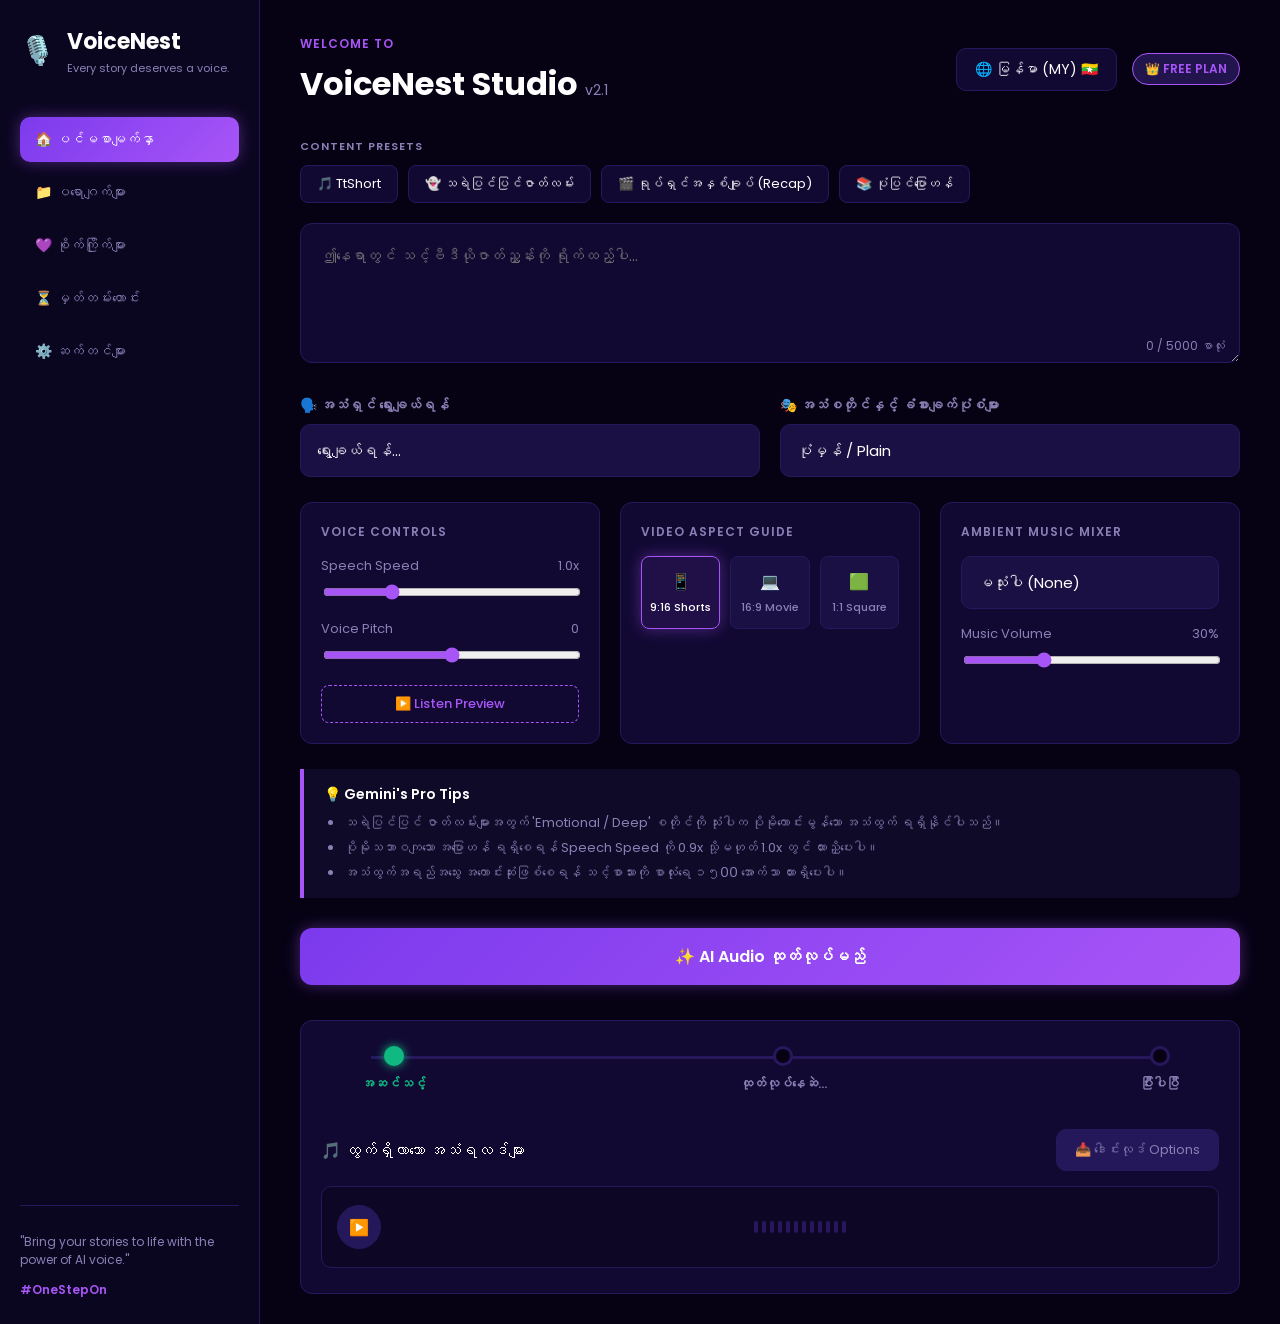
==== index2.html @ a11cd7b8 "feat: create index2.html for voice nest base ui" ====
<!DOCTYPE html>
<html lang="my">
<head>
    <meta charset="UTF-8">
    <meta name="viewport" content="width=device-width, initial-scale=1.0">
    <title>VoiceNest Studio v2.1 - OneStepOn</title>
    <link href="https://fonts.googleapis.com/css2?family=Poppins:wght@300;400;500;600;700&display=swap" rel="stylesheet">
    <!-- ဒီမှာ style2.css နဲ့ ချိတ်ပေးထားပါတယ် -->
    <link rel="stylesheet" href="style2.css">
</head>
<body>

    <!-- LEFT SIDEBAR -->
    <aside class="sidebar">
        <div class="sidebar-brand">
            <span class="brand-icon">🎙️</span>
            <div>
                <h2>VoiceNest</h2>
                <p id="subBrandTxt">Every story deserves a voice.</p>
            </div>
        </div>
        <nav class="sidebar-menu">
            <a href="#" class="menu-item active" id="menuHome">🏠 Home</a>
            <a href="#" class="menu-item" id="menuProjects">📁 My Projects</a>
            <a href="#" class="menu-item" id="menuFavorites">💜 Favorites</a>
            <a href="#" class="menu-item" id="menuHistory">⏳ History Log</a>
            <a href="#" class="menu-item" id="menuSettings">⚙️ Settings</a>
        </nav>
        <div class="sidebar-footer">
            <p id="sidebarQuote">"Bring your stories to life with the power of AI voice."</p>
            <span class="brand-tag">#OneStepOn</span>
        </div>
    </aside>

    <!-- MAIN CONTENT AREA -->
    <main class="main-content">
        <header class="app-header">
            <div>
                <span class="welcome-tag" id="welcomeTxt">Welcome to</span>
                <h1 class="app-title">VoiceNest Studio <span class="version-badge">v2.1</span></h1>
            </div>
            <div class="header-right">
                <div class="custom-dropdown-container">
                    <button class="dropdown-trigger" id="langTriggerBtn">🌐 မြန်မာ (MY) 🇲🇲</button>
                    <div class="dropdown-menu-box" id="langMenuBox">
                        <div class="dropdown-item" data-value="mm">မြန်မာ (MY) 🇲🇲</div>
                        <div class="dropdown-item" data-value="en">English (US) 🇺🇸</div>
                        <div class="dropdown-item" data-value="th">ไทย (TH) 🇹🇭</div>
                    </div>
                </div>
                <span class="plan-badge">👑 FREE PLAN</span>
            </div>
        </header>

        <!-- Content Presets Section -->
        <section class="presets-section">
            <span class="section-mini-title" id="presetLabel">CONTENT PRESETS</span>
            <div class="presets-row" id="presetsContainer"></div>
        </section>

        <!-- Story Input -->
        <section class="input-section">
            <textarea id="storyInput" placeholder="ဤနေရာတွင် သင့်ဗီဒီယိုဇာတ်ညွှန်းကို ရိုက်ထည့်ပါ..."></textarea>
            <div class="char-count" id="charCountLabel">0 / 5000 စာလုံး</div>
        </section>

        <!-- Grid Selectors Area -->
        <section class="selectors-grid">
            <div class="control-card">
                <label id="lblVoiceActor">🗣️ အသံရှင် ရွေးချယ်ရန်</label>
                <div class="custom-dropdown-container w-100">
                    <button class="dropdown-trigger select-trigger" id="voiceTriggerBtn">ရွေးချယ်ရန်...</button>
                    <div class="dropdown-menu-box custom-picker-window" id="voiceMenuBox"></div>
                </div>
            </div>

            <div class="control-card">
                <label id="lblNarrationStyle">🎭 အသံစတိုင်နှင့် ခံစားချက်ပုံစံများ</label>
                <div class="custom-dropdown-container w-100">
                    <button class="dropdown-trigger select-trigger" id="styleTriggerBtn">ပုံမှန် / Plain</button>
                    <div class="dropdown-menu-box" id="styleMenuBox"></div>
                </div>
            </div>
        </section>

        <!-- Middle Configurations Row -->
        <section class="config-flex-container">
            <!-- Voice Controls with Listen Preview Button -->
            <div class="config-card flex-1 position-relative">
                <h3 id="cardVoiceCtrl">VOICE CONTROLS</h3>
                <div class="slider-group">
                    <div class="slider-header">
                        <span id="lblSpeed">Speech Speed</span>
                        <span id="speedVal">1.0x</span>
                    </div>
                    <input type="range" id="speedSlider" min="0.5" max="2.5" step="0.1" value="1.0">
                </div>
                <div class="slider-group mb-15">
                    <div class="slider-header">
                        <span id="lblPitch">Voice Pitch</span>
                        <span id="pitchVal">0</span>
                    </div>
                    <input type="range" id="pitchSlider" min="-10" max="10" step="1" value="0">
                </div>
                <button type="button" class="btn-ctrl-preview" id="btnCtrlPreview">▶️ Listen Preview</button>
            </div>

            <!-- Video Aspect Guide -->
            <div class="config-card flex-1">
                <h3 id="cardAspect">VIDEO ASPECT GUIDE</h3>
                <div class="aspect-grid">
                    <div class="aspect-box active" data-aspect="9:16">
                        <span class="aspect-icon">📱</span>
                        <span class="aspect-name">9:16 Shorts</span>
                    </div>
                    <div class="aspect-box" data-aspect="16:9">
                        <span class="aspect-icon">💻</span>
                        <span class="aspect-name">16:9 Movie</span>
                    </div>
                    <div class="aspect-box" data-aspect="1:1">
                        <span class="aspect-icon">🟩</span>
                        <span class="aspect-name">1:1 Square</span>
                    </div>
                </div>
            </div>

            <!-- Ambient Music Mixer -->
            <div class="config-card flex-1">
                <h3 id="cardMixer">AMBIENT MUSIC MIXER</h3>
                <div class="custom-dropdown-container w-100 mb-15">
                    <button class="dropdown-trigger select-trigger" id="musicTriggerBtn">မသုံးပါ (None)</button>
                    <div class="dropdown-menu-box" id="musicMenuBox"></div>
                </div>
                <div class="slider-group">
                    <div class="slider-header">
                        <span id="lblMusicVol">Music Volume</span>
                        <span id="musicVolVal">30%</span>
                    </div>
                    <input type="range" id="musicVolSlider" min="0" max="100" value="30">
                </div>
            </div>
        </section>

        <!-- Gemini Pro Tips -->
        <section class="tips-card">
            <div class="tips-title">💡 Gemini's Pro Tips</div>
            <ul id="tipsList"></ul>
        </section>

        <!-- Action Button -->
        <button id="generateBtn" class="btn-generate">✨ AI Audio ထုတ်လုပ်မည်</button>

        <!-- Status & Audio Output Area -->
        <section class="output-section">
            <!-- Professional Progress Status Timeline -->
            <div class="timeline-container">
                <div class="timeline-progress-line" id="timelineLine"></div>
                <div class="timeline-step active" id="stepReady">
                    <div class="step-dot"></div>
                    <span id="txtStepReady">Ready</span>
                </div>
                <div class="timeline-step" id="stepGen">
                    <div class="step-dot"></div>
                    <span id="txtStepGen">Generating...</span>
                </div>
                <div class="timeline-step" id="stepDone">
                    <div class="step-dot"></div>
                    <span id="txtStepDone">Done</span>
                </div>
            </div>

            <div class="audio-result-box">
                <div class="audio-header">
                    <span id="lblAudioResult">🎵 Generated Audio Results</span>
                    
                    <!-- Split Download Box Options -->
                    <div class="custom-dropdown-container">
                        <button class="btn-download" id="downloadTriggerBtn" disabled>📥 Download Options</button>
                        <div class="dropdown-menu-box" id="downloadMenuBox" style="bottom: 100%; top: auto; margin-bottom: 6px;">
                            <div class="dropdown-item" id="dlMp3">🎵 Download Audio (.MP3)</div>
                            <div class="dropdown-item" id="dlSrt">📄 Download Subtitles (.SRT)</div>
                        </div>
                    </div>
                </div>

                <div class="player-wrapper">
                    <!-- Playable Play/Pause Button Inside Results Card -->
                    <button type="button" class="result-play-btn" id="resultPlayBtn" disabled>▶️</button>
                    
                    <div class="waveform-placeholder" id="waveformContainer">
                        <div class="wave-bar"></div><div class="wave-bar"></div><div class="wave-bar"></div>
                        <div class="wave-bar"></div><div class="wave-bar"></div><div class="wave-bar"></div>
                        <div class="wave-bar"></div><div class="wave-bar"></div><div class="wave-bar"></div>
                        <div class="wave-bar"></div><div class="wave-bar"></div><div class="wave-bar"></div>
                    </div>
                </div>
            </div>
        </section>
    </main>

    <audio id="globalAudioPlayer" style="display: none;"></audio>
    <!-- ဒီမှာ script2.js နဲ့ ချိတ်ပေးထားပါတယ် -->
    <script src="script2.js"></script>
</body>
</html>
---- style2.css ----
:root {
    --bg-main: #060214;
    --bg-sidebar: #0b0620;
    --bg-card: #120933;
    --bg-input: #1b1044;
    --border-color: #27185d;
    --text-main: #ffffff;
    --text-muted: #8b80b6;
    --accent-neon: #a855f7;
    --accent-gradient: linear-gradient(135deg, #7c3aed, #a855f7);
    --glow-shadow: 0 0 15px rgba(168, 85, 247, 0.4);
}

* { box-sizing: border-box; font-family: 'Poppins', sans-serif; }
body { background-color: var(--bg-main); color: var(--text-main); margin: 0; display: flex; min-height: 100vh; }

/* SIDEBAR LAYOUT */
.sidebar { width: 260px; background-color: var(--bg-sidebar); border-right: 1px solid var(--border-color); padding: 25px 20px; display: flex; flex-direction: column; }
.sidebar-brand { display: flex; align-items: center; gap: 12px; margin-bottom: 40px; }
.brand-icon { font-size: 28px; }
.sidebar-brand h2 { margin: 0; font-size: 22px; font-weight: 700; color: #fff; }
.sidebar-brand p { margin: 2px 0 0; font-size: 11px; color: var(--text-muted); }
.sidebar-menu { display: flex; flex-direction: column; gap: 8px; flex: 1; }
.menu-item { padding: 12px 15px; color: var(--text-muted); text-decoration: none; border-radius: 10px; font-size: 14px; font-weight: 500; transition: all 0.3s ease; }
.menu-item:hover, .menu-item.active { background: var(--accent-gradient); color: #fff; box-shadow: var(--glow-shadow); }
.sidebar-footer { border-top: 1px solid var(--border-color); padding-top: 15px; font-size: 12px; color: var(--text-muted); }
.brand-tag { color: var(--accent-neon); font-weight: 600; display: block; margin-top: 5px; }

/* MAIN LAYOUT */
.main-content { flex: 1; padding: 30px 40px; max-width: 1200px; margin: 0 auto; width: 100%; }
.app-header { display: flex; justify-content: space-between; align-items: center; margin-bottom: 30px; }
.welcome-tag { font-size: 12px; color: var(--accent-neon); text-transform: uppercase; font-weight: 600; letter-spacing: 1px; }
.app-title { margin: 5px 0 0; font-size: 32px; font-weight: 700; }
.version-badge { font-size: 14px; font-weight: normal; color: var(--text-muted); }
.header-right { display: flex; align-items: center; gap: 15px; }
.plan-badge { background: #22144d; border: 1px solid var(--accent-neon); color: var(--accent-neon); padding: 6px 12px; border-radius: 20px; font-size: 12px; font-weight: 600; }

/* PRESETS */
.presets-section { margin-bottom: 20px; }
.section-mini-title { font-size: 11px; font-weight: 600; color: var(--text-muted); letter-spacing: 1px; display: block; margin-bottom: 10px; }
.presets-row { display: flex; gap: 10px; }
.preset-btn { background: var(--bg-card); border: 1px solid var(--border-color); color: var(--text-main); padding: 8px 16px; border-radius: 8px; cursor: pointer; font-size: 13px; transition: all 0.2s; }
.preset-btn:hover { border-color: var(--accent-neon); background: var(--bg-input); }

/* INPUT BOX */
.input-section { position: relative; margin-bottom: 25px; }
#storyInput { width: 100%; min-height: 140px; background: var(--bg-card); border: 1px solid var(--border-color); border-radius: 12px; padding: 20px; color: #fff; font-size: 15px; resize: vertical; outline: none; }
#storyInput:focus { border-color: var(--accent-neon); box-shadow: var(--glow-shadow); }
.char-count { position: absolute; bottom: 15px; right: 15px; font-size: 12px; color: var(--text-muted); }

/* CUSTOM DROPDOWN POPOVER */
.custom-dropdown-container { position: relative; display: inline-block; }
.w-100 { width: 100%; }
.dropdown-trigger { background: var(--bg-card); border: 1px solid var(--border-color); color: #fff; padding: 10px 18px; border-radius: 10px; font-size: 14px; cursor: pointer; display: flex; justify-content: space-between; align-items: center; transition: all 0.2s; }
.select-trigger { width: 100%; padding: 14px 16px; font-size: 15px; background: var(--bg-input); text-align: left; }
.dropdown-trigger:focus, .dropdown-trigger:hover { border-color: var(--accent-neon); }

.dropdown-menu-box { position: absolute; top: 100%; left: 0; margin-top: 6px; background: #160d3d; border: 1px solid var(--border-color); border-radius: 10px; box-shadow: 0 10px 25px rgba(0,0,0,0.6), var(--glow-shadow); z-index: 999; width: 100%; max-height: 280px; overflow-y: auto; display: none; }
.dropdown-menu-box.show { display: block; animation: slideDown 0.2s ease; }
.dropdown-item { padding: 12px 16px; cursor: pointer; font-size: 14px; transition: background 0.2s; color: #fff; }
.dropdown-item:hover { background: rgba(168, 85, 247, 0.2); }

/* CUSTOM VOICE ACTOR WINDOW */
.custom-picker-window { width: 420px; max-height: 350px; }
.voice-picker-card { display: flex; align-items: center; justify-content: space-between; padding: 12px 15px; border-bottom: 1px solid var(--border-color); gap: 10px; }
.voice-picker-card:last-child { border-bottom: none; }
.picker-play-btn { background: rgba(168, 85, 247, 0.15); border: 1px solid var(--accent-neon); color: var(--accent-neon); width: 34px; height: 34px; border-radius: 50%; cursor: pointer; display: flex; align-items: center; justify-content: center; font-size: 12px; }
.picker-play-btn.playing { background: #ef4444; border-color: #ef4444; color: #fff; }
.picker-voice-info { flex: 1; font-size: 13px; color: #fff; font-weight: 500; }
.picker-select-btn { background: #25185a; border: 1px solid var(--border-color); color: #fff; padding: 6px 12px; border-radius: 6px; font-size: 12px; cursor: pointer; font-weight: 600; }
.picker-select-btn:hover { background: var(--accent-gradient); border-color: var(--accent-neon); }

/* CONFIG CARDS GRID */
.selectors-grid { display: grid; grid-template-columns: 1fr 1fr; gap: 20px; margin-bottom: 25px; }
.control-card { display: flex; flex-direction: column; gap: 8px; }
.control-card label { font-size: 14px; font-weight: 600; color: var(--text-muted); }
.config-flex-container { display: flex; gap: 20px; margin-bottom: 25px; }
.config-card { background: var(--bg-card); border: 1px solid var(--border-color); border-radius: 12px; padding: 20px; }
.flex-1 { flex: 1; }
.config-card h3 { margin: 0 0 15px 0; font-size: 12px; letter-spacing: 1px; color: var(--text-muted); font-weight: 600; }
.slider-group { margin-bottom: 12px; }
.slider-header { display: flex; justify-content: space-between; font-size: 13px; color: var(--text-muted); margin-bottom: 6px; }
.slider-group input[type="range"] { width: 100%; accent-color: var(--accent-neon); background: var(--bg-input); }

/* SLIDER LISTEN PREVIEW BUTTON */
.btn-ctrl-preview { width: 100%; background: transparent; border: 1px dashed var(--accent-neon); color: var(--accent-neon); padding: 8px; border-radius: 8px; cursor: pointer; font-size: 13px; font-weight: 500; transition: all 0.2s; }
.btn-ctrl-preview:hover { background: rgba(168, 85, 247, 0.1); }
.btn-ctrl-preview.playing { border-color: #ef4444; color: #ef4444; background: rgba(239, 68, 68, 0.05); }

/* VIDEO ASPECT BOXES */
.aspect-grid { display: grid; grid-template-columns: repeat(3, 1fr); gap: 10px; }
.aspect-box { background: var(--bg-input); border: 1px solid var(--border-color); border-radius: 8px; padding: 12px 5px; text-align: center; cursor: pointer; display: flex; flex-direction: column; align-items: center; gap: 5px; }
.aspect-box.active { border-color: var(--accent-neon); background: rgba(168, 85, 247, 0.1); box-shadow: var(--glow-shadow); }
.aspect-box.active .aspect-name { color: #fff; }
.aspect-name { font-size: 11px; color: var(--text-muted); font-weight: 500; }
.mb-15 { margin-bottom: 15px; }
.position-relative { position: relative; }

/* TIPS CARD */
.tips-card { background: #0f0a28; border-left: 4px solid var(--accent-neon); padding: 15px 20px; border-radius: 0 10px 10px 0; margin-bottom: 30px; }
.tips-title { font-weight: 600; font-size: 14px; margin-bottom: 8px; color: #fff; }
.tips-card ul { margin: 0; padding-left: 20px; font-size: 13px; color: var(--text-muted); display: flex; flex-direction: column; gap: 5px; }

.btn-generate { width: 100%; background: var(--accent-gradient); border: none; color: #fff; padding: 16px; border-radius: 12px; font-size: 16px; font-weight: 600; cursor: pointer; box-shadow: var(--glow-shadow); }

/* PROGRESS TIMELINE SYSTEM */
.output-section { margin-top: 35px; background: var(--bg-card); border: 1px solid var(--border-color); border-radius: 12px; padding: 25px 20px; }
.timeline-container { position: relative; display: flex; justify-content: space-between; margin-bottom: 35px; padding: 0 40px; }
.timeline-progress-line { position: absolute; top: 10px; left: 50px; right: 50px; height: 3px; background: var(--border-color); z-index: 1; transition: background 0.4s ease; }
.timeline-step { display: flex; flex-direction: column; align-items: center; gap: 8px; z-index: 2; position: relative; }
.step-dot { width: 20px; height: 20px; border-radius: 50%; background: var(--bg-main); border: 3px solid var(--border-color); transition: all 0.3s; }
.timeline-step span { font-size: 13px; font-weight: 600; color: var(--text-muted); }

/* Active States */
.timeline-step.active .step-dot { border-color: #10b981; background: #10b981; box-shadow: 0 0 10px #10b981; }
.timeline-step.active span { color: #10b981; }
.timeline-step.generating .step-dot { border-color: #f59e0b; background: #f59e0b; box-shadow: 0 0 10px #f59e0b; }
.timeline-step.generating span { color: #f59e0b; }
.timeline-step.done .step-dot { border-color: #3b82f6; background: #3b82f6; box-shadow: 0 0 10px #3b82f6; }
.timeline-step.done span { color: #3b82f6; }

/* DOWNLOAD OPTIONS BUTTON */
.btn-download { background: #25185a; border: 1px solid var(--border-color); color: var(--text-muted); padding: 10px 18px; border-radius: 10px; font-size: 13px; cursor: not-allowed; }
.btn-download.ready { background: var(--accent-gradient); color: #fff; border-color: var(--accent-neon); cursor: pointer; box-shadow: var(--glow-shadow); }

/* RESULTS CARD PLAYER & COLORFUL WAVEFORM */
.audio-result-box { display: flex; flex-direction: column; gap: 15px; }
.audio-header { display: flex; justify-content: space-between; align-items: center; }
.player-wrapper { display: flex; align-items: center; gap: 15px; background: rgba(0,0,0,0.3); padding: 15px; border-radius: 10px; border: 1px solid var(--border-color); }

.result-play-btn { width: 44px; height: 44px; border-radius: 50%; background: #25185a; border: 1px solid var(--border-color); color: var(--text-muted); font-size: 16px; display: flex; align-items: center; justify-content: center; cursor: not-allowed; transition: all 0.2s; }
.result-play-btn.ready { background: var(--accent-neon); color: #fff; border-color: var(--accent-neon); cursor: pointer; box-shadow: var(--glow-shadow); }
.result-play-btn.playing { background: #ef4444; border-color: #ef4444; }

.waveform-placeholder { display: flex; align-items: center; gap: 4px; flex: 1; height: 50px; justify-content: center; }
.wave-bar { width: 4px; height: 12px; background: #27185d; border-radius: 2px; transition: all 0.2s; }

/* Dynamic Waveform Color Glow Animation */
.waveform-placeholder.animating .wave-bar {
    background: linear-gradient(to top, #7c3aed, #ec4899);
    animation: waveMovement 0.6s infinite alternate ease-in-out;
}
.waveform-placeholder.animating .wave-bar:nth-child(2n) { animation-delay: 0.1s; background: linear-gradient(to top, #a855f7, #3b82f6); }
.waveform-placeholder.animating .wave-bar:nth-child(3n) { animation-delay: 0.25s; background: linear-gradient(to top, #10b981, #f59e0b); }
.waveform-placeholder.animating .wave-bar:nth-child(4n) { animation-delay: 0.4s; background: linear-gradient(to top, #ec4899, #7c3aed); }

@keyframes slideDown { from { transform: translateY(-10px); opacity: 0; } to { transform: translateY(0); opacity: 1; } }
@keyframes waveMovement { from { height: 8px; } to { height: 44px; } }
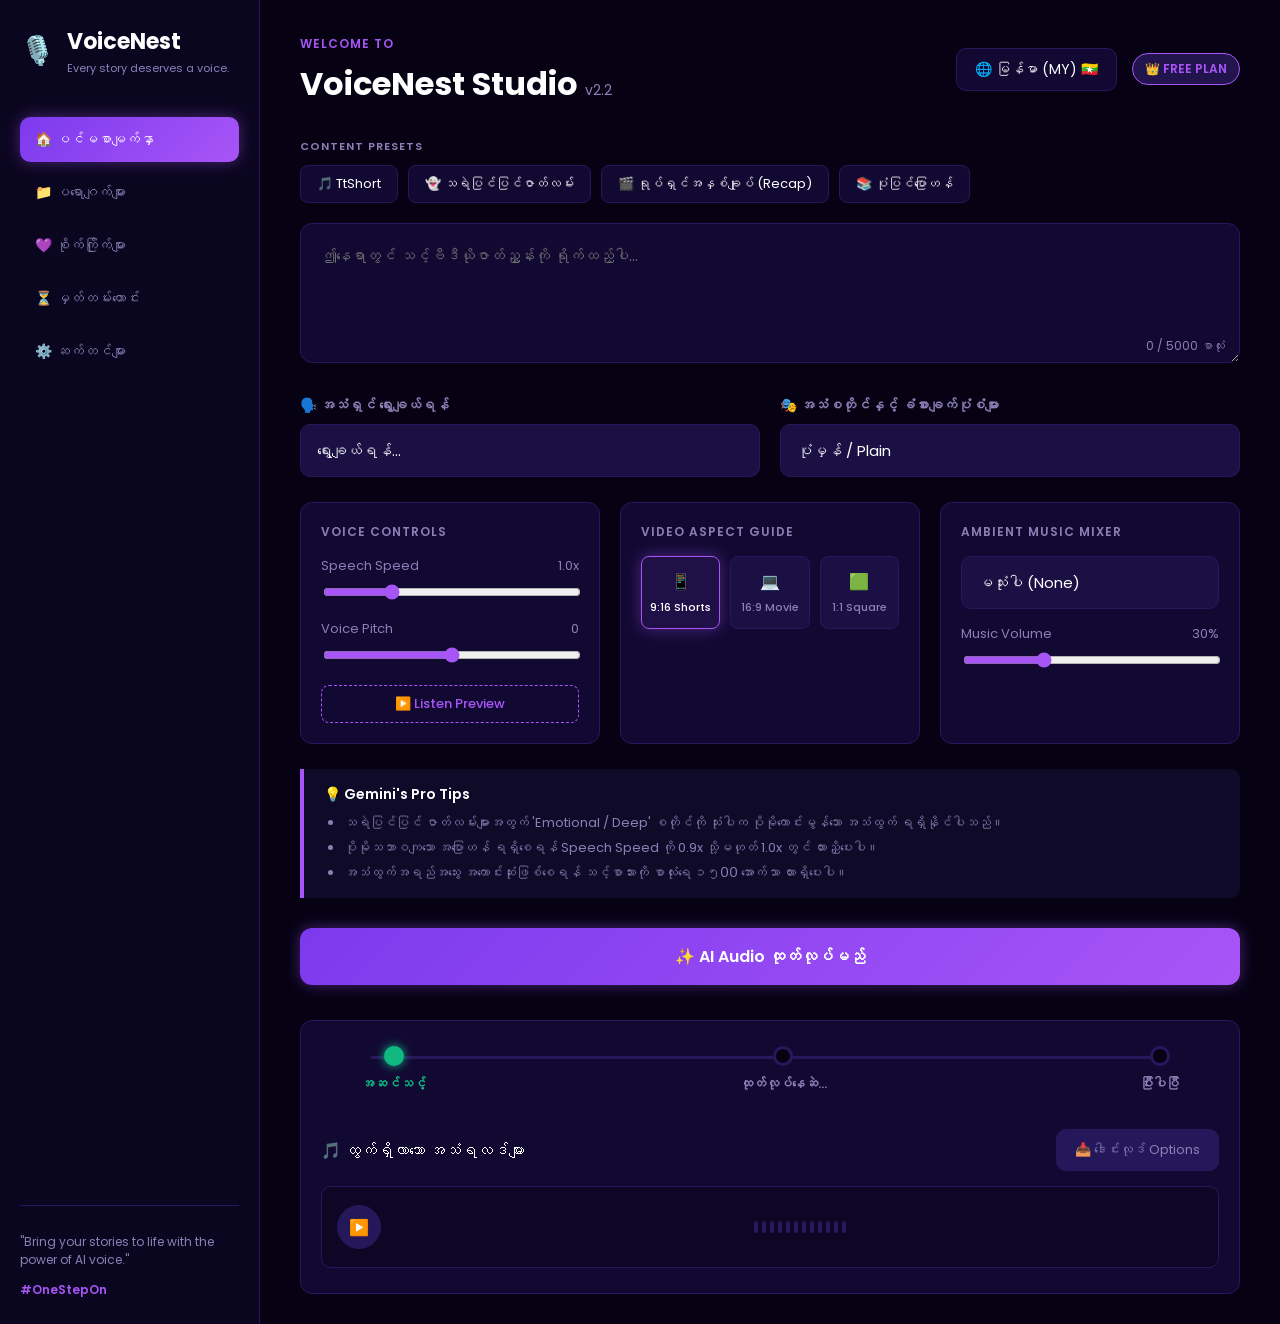
==== commit e42a08a2: "​Update index2.html to v2.2" ====
--- a/index2.html
+++ b/index2.html
@@ -3,7 +3,7 @@
 <head>
     <meta charset="UTF-8">
     <meta name="viewport" content="width=device-width, initial-scale=1.0">
-    <title>VoiceNest Studio v2.1 - OneStepOn</title>
+    <title>VoiceNest Studio v2.2 - OneStepOn</title>
     <link href="https://fonts.googleapis.com/css2?family=Poppins:wght@300;400;500;600;700&display=swap" rel="stylesheet">
     <!-- ဒီမှာ style2.css နဲ့ ချိတ်ပေးထားပါတယ် -->
     <link rel="stylesheet" href="style2.css">
@@ -37,7 +37,7 @@
         <header class="app-header">
             <div>
                 <span class="welcome-tag" id="welcomeTxt">Welcome to</span>
-                <h1 class="app-title">VoiceNest Studio <span class="version-badge">v2.1</span></h1>
+                <h1 class="app-title">VoiceNest Studio <span class="version-badge">v2.2</span></h1>
             </div>
             <div class="header-right">
                 <div class="custom-dropdown-container">
